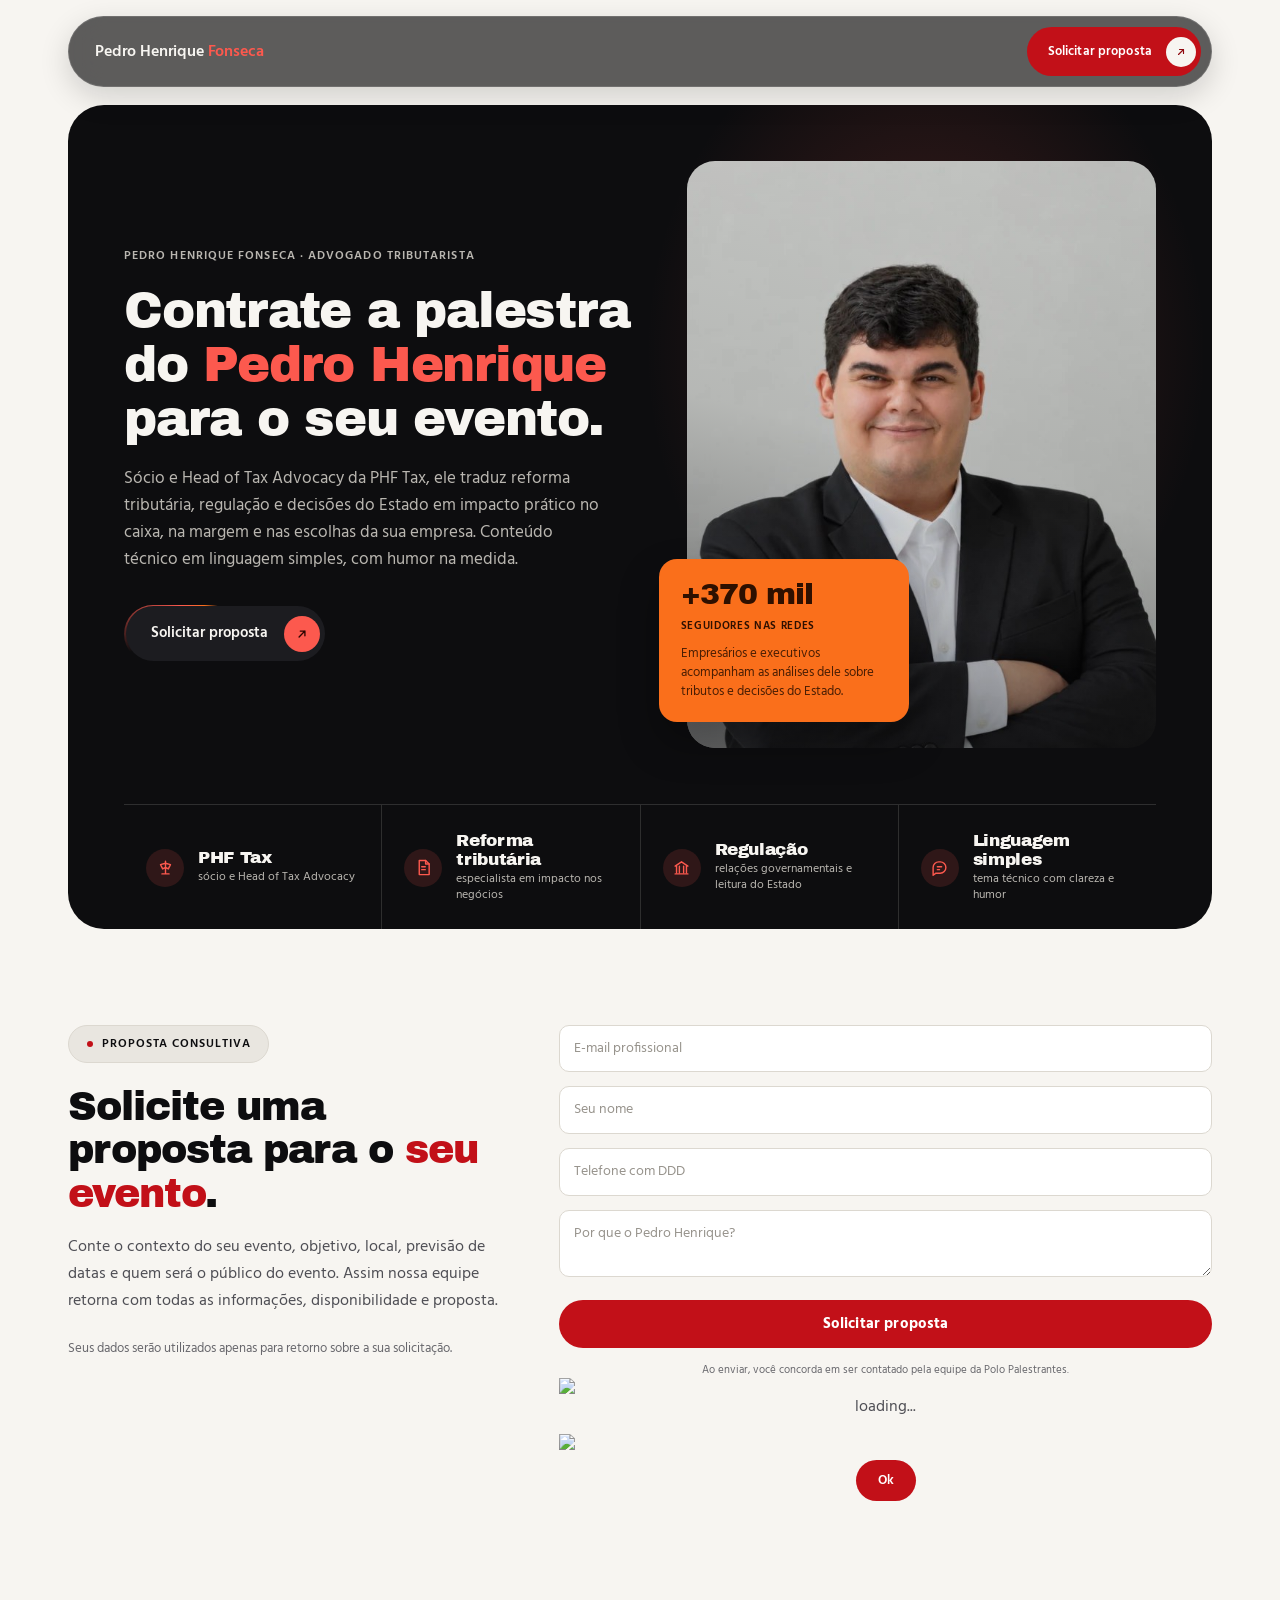
==== index.html @ 53aab838 "LP reduzida do Pedro Henrique Fonseca" ====
<!DOCTYPE html>
<html lang="pt-BR">
<head>
<meta charset="UTF-8">
<meta name="viewport" content="width=device-width, initial-scale=1.0">
<title>Pedro Henrique Fonseca · Palestra sobre reforma tributária e impacto nos negócios</title>
<meta name="description" content="Solicite uma proposta de palestra com Pedro Henrique Fonseca. Advogado tributarista, sócio e Head of Tax Advocacy da PHF Tax: reforma tributária, regulação e decisões do Estado traduzidas em impacto prático para empresas.">
<meta name="theme-color" content="#0D0D0F">
<link rel="preconnect" href="https://fonts.googleapis.com">
<link rel="preconnect" href="https://fonts.gstatic.com" crossorigin>
<link href="https://fonts.googleapis.com/css2?family=Archivo+Black&family=Hind:wght@400;500;600;700&display=swap" rel="stylesheet">

<!-- ==== leadlovers: CSS do design do formulário (colar dentro do <head>) ==== -->
<link href="//fonts.googleapis.com/css?family=Roboto:400,300,500,700,900" rel="stylesheet" type="text/css" />
<link rel="stylesheet" href="//paginas.rocks/Content/capture/forms/form001.css" />
<!-- ==== fim leadlovers CSS ==== -->

<link rel="stylesheet" href="css/styles.css?v=1">
</head>
<body>

<div class="topbar">
  <div class="topbar-inner">
    <div class="logo">
      <span class="wordmark">Pedro Henrique <span>Fonseca</span></span>
    </div>
    <button class="btn btn-accent btn-sm" onclick="document.getElementById('form').scrollIntoView({behavior:'smooth'})">
      <span class="label"><span class="label-full">Solicitar proposta</span><span class="label-short">Proposta</span></span>
      <span class="icon-circle"><svg viewBox="0 0 24 24" fill="none" stroke-width="2.3" stroke-linecap="round" stroke-linejoin="round"><path d="M7 17L17 7M9 7h8v8"/></svg></span>
    </button>
  </div>
</div>

<!-- HERO -->
<section class="hero-section">
  <div class="wrap">
    <div class="hero-card">
      <div class="hero-grid">
        <div>
          <p class="hero-kicker">Pedro Henrique Fonseca · Advogado tributarista</p>
          <h1>Contrate a palestra do <em>Pedro Henrique</em> para o seu evento.</h1>
          <p class="sub">Sócio e Head of Tax Advocacy da PHF Tax, ele traduz reforma tributária, regulação e decisões do Estado em impacto prático no caixa, na margem e nas escolhas da sua empresa. Conteúdo técnico em linguagem simples, com humor na medida.</p>
          <div class="hero-ctas">
            <span class="beam">
              <button class="btn beam-inner" onclick="document.getElementById('form').scrollIntoView({behavior:'smooth'})">
                <span class="label">Solicitar proposta</span>
                <span class="icon-circle"><svg viewBox="0 0 24 24" fill="none" stroke-width="2.3" stroke-linecap="round" stroke-linejoin="round"><path d="M7 17L17 7M9 7h8v8"/></svg></span>
              </button>
            </span>
          </div>
        </div>
        <div class="hero-photo-col">
          <div class="hero-photo-frame">
            <img src="img/photos/hero.jpg" alt="Pedro Henrique Fonseca, advogado tributarista e palestrante">
            <div class="duo"></div>
          </div>
          <div class="hero-trust-card">
            <span class="num">+370 mil</span>
            <span class="cap">seguidores nas redes</span>
            <p>Empresários e executivos acompanham as análises dele sobre tributos e decisões do Estado.</p>
          </div>
        </div>
      </div>
      <div class="hero-stats">
        <div class="hero-stat">
          <span class="icon"><svg viewBox="0 0 24 24" fill="none" stroke-width="2" stroke-linecap="round" stroke-linejoin="round"><path d="M12 3v18M7 21h10M12 6l-7 2 3 6 4-2 4 2 3-6-7-2z"/></svg></span>
          <div><b>PHF Tax</b><span>sócio e Head of Tax Advocacy</span></div>
        </div>
        <div class="hero-stat">
          <span class="icon"><svg viewBox="0 0 24 24" fill="none" stroke-width="2" stroke-linecap="round" stroke-linejoin="round"><path d="M6 2h9l5 5v15H6z"/><path d="M15 2v5h5M9.5 11h5M9.5 15h5"/></svg></span>
          <div><b>Reforma tributária</b><span>especialista em impacto nos negócios</span></div>
        </div>
        <div class="hero-stat">
          <span class="icon"><svg viewBox="0 0 24 24" fill="none" stroke-width="2" stroke-linecap="round" stroke-linejoin="round"><path d="M3 10l9-6 9 6M5 10v9M19 10v9M9 10v9M15 10v9M3 21h18"/></svg></span>
          <div><b>Regulação</b><span>relações governamentais e leitura do Estado</span></div>
        </div>
        <div class="hero-stat">
          <span class="icon"><svg viewBox="0 0 24 24" fill="none" stroke-width="2" stroke-linecap="round" stroke-linejoin="round"><path d="M21 12a8 8 0 0 1-8 8H7l-4 3V12a8 8 0 0 1 8-8h2a8 8 0 0 1 8 8z"/><path d="M9 11h6M9 15h3"/></svg></span>
          <div><b>Linguagem simples</b><span>tema técnico com clareza e humor</span></div>
        </div>
      </div>
    </div>
  </div>
</section>

<!-- FORM (Proposta Consultiva) -->
<section class="form-section reveal" id="form">
  <div class="wrap">
    <div>
      <span class="badge badge-light"><span class="dot"></span>PROPOSTA CONSULTIVA</span>
      <h2 class="title">Solicite uma proposta para o <span class="accent">seu evento</span>.</h2>
      <p class="lede">Conte o contexto do seu evento, objetivo, local, previsão de datas e quem será o público do evento. Assim nossa equipe retorna com todas as informações, disponibilidade e proposta.</p>
      <p class="hero-fine" style="margin-top:24px; color:var(--text-soft);">Seus dados serão utilizados apenas para retorno sobre a sua solicitação.</p>
    </div>
    <div class="form-card">
      <!-- ==== leadlovers: código do formulário (conectado ao CRM) ====
           Formulário "Captura - Pedro Henrique Fonseca", projeto LPS Exclusivos:
           mid=681453, fid=77848 (value do campo fid e o f= da imagem do final).
           Os ids dos campos (89892 e-mail, 89894 nome, 89893 telefone, 89891 texto)
           são os campos personalizados da conta da Polo: os mesmos nas LPs da
           Olívia, do Murilo e do Rodrigo Faro.
           Os <label> do snippet viram placeholder + aria-label, como está aqui. -->
      <form id="llCaptureForm" class="llform001" action="//paginas.rocks/capture" method="post">
         <input type="hidden" id="mid" name="mid" value="681453" />
         <input type="hidden" id="fid" name="fid" value="77848" />
         <input type="hidden" id="formType" name="formType" value="dynamic" />
         <div>
             <input type="email" id="llfield89892" name="llfield89892" placeholder="E-mail profissional" aria-label="E-mail profissional" data-required="true" />
             <div class="field-error" id="llerror89892"></div>
         </div>
         <div>
             <input type="text" id="llfield89894" name="llfield89894" placeholder="Seu nome" aria-label="Seu nome" data-required="true" />
             <div class="field-error" id="llerror89894"></div>
         </div>
         <div>
             <input type="hidden" id="usePhoneMask" />
             <input type="tel" id="llfield89893" name="llfield89893" placeholder="Telefone com DDD" aria-label="Telefone com DDD" data-required="true" />
             <div class="field-error" id="llerror89893"></div>
         </div>
         <div>
             <textarea id="llfield89891" name="llfield89891" placeholder="Por que o Pedro Henrique?" aria-label="Por que o Pedro Henrique?" data-required="true"></textarea>
             <div class="field-error" id="llerror89891"></div>
         </div>
         <div class="button-bar">
             <button type="submit">Solicitar proposta</button>
         </div>
         <p class="form-consent">Ao enviar, você concorda em ser contatado pela equipe da Polo Palestrantes.</p>
         <div class="loading-box">
             <img src="//paginas.rocks/content/images/spinner.gif" />
             <div>loading...</div>
         </div>
         <div class="error-box">
             <img src="//paginas.rocks/content/images/error-icon.png" />
             <div></div>
             <button type="button" class="btn" id="btn-error">Ok</button>
         </div>
         <img src="https://llimages.com/redirect/redirect.aspx?A=V&f=77848&m=681453" style="display: none;" />
      </form>
      <!-- ==== fim leadlovers formulário ==== -->
    </div>
  </div>
</section>

<script>
  // reveal on scroll
  const observer = new IntersectionObserver((entries) => {
    entries.forEach(e => { if (e.isIntersecting) { e.target.classList.add('is-visible'); } });
  }, { threshold: 0.1 });
  document.querySelectorAll('.reveal').forEach(el => observer.observe(el));
</script>

<!-- ==== leadlovers: JS de captura (inserir antes do fechamento do </body>) ==== -->
<script type="text/javascript" src="//paginas.rocks/scripts/capture/capture.js"></script>
<!-- ==== fim leadlovers JS ==== -->

</body>
</html>
---- css/styles.css ----
/* ==========================================================
   LP Pedro Henrique Fonseca — padrão Polo de LP reduzida,
   com a paleta e as fontes da marca dele (phftax.com.br):
   papel #F7F5F1, preto #0D0D0F, vermelho #E41A20, laranja #FA6F1B,
   Archivo Black (títulos) + Hind (texto).
   ========================================================== */

:root{
    --paper:#F7F5F1;          /* off-white quente da marca (fundo claro) */
    --paper-alt:#E9E6E0;      /* cinza quente mais fechado */
    --dark:#0D0D0F;           /* preto da marca (card do hero) */
    --dark-2:#17171A;
    --text-dark:#0D0D0F;
    --text-soft:#4F4F55;
    --text-on-dark:#B9B6B0;
    --cream-on-dark:#F7F5F1;
    --accent:#C21018;         /* vermelho escurecido: contraste em fundo claro */
    --accent-deep:#8F0A10;
    --accent-bright:#FC594E;  /* vermelho claro da marca: usado sobre fundo escuro */
    --amber:#FA6F1B;          /* laranja secundário da marca, no card de destaque */
    --line:#DCD8D0;
    --line-dark:rgba(247,245,241,0.14);
    --radius-lg:28px;
    --radius-md:18px;
    --radius-sm:12px;
    --maxw:1200px;
  }
  *{box-sizing:border-box;}
  html{scroll-behavior:smooth;}
  body{ margin:0; background:var(--paper); color:var(--text-dark); font-family:'Hind',sans-serif; -webkit-font-smoothing:antialiased; overflow-x:hidden; }
  h1,h2,h3{ font-family:'Archivo Black',sans-serif; font-weight:400; letter-spacing:-0.025em; margin:0; color:var(--text-dark); }
  .accent{ color:var(--accent); }
  p{ margin:0; }
  a{ color:inherit; text-decoration:none; }
  img,svg{ display:block; max-width:100%; }
  button{ font-family:inherit; cursor:pointer; }
  .wrap{ max-width:var(--maxw); margin:0 auto; padding:0 28px; position:relative; }
  @media (prefers-reduced-motion: reduce){ *{ animation-duration:.001ms !important; transition-duration:.001ms !important; } }

  .reveal{ opacity:0; transform:translateY(18px); transition:opacity .65s ease, transform .65s ease; }
  .reveal.is-visible{ opacity:1; transform:translateY(0); }

  section{ padding:96px 0; position:relative; }

  /* badges */
  .badge{ display:inline-flex; align-items:center; gap:9px; padding:9px 18px; border-radius:999px; font-size:11.5px; font-weight:600; letter-spacing:.08em; text-transform:uppercase; margin-bottom:22px; }
  .badge .dot{ width:6px; height:6px; border-radius:50%; background:var(--accent-bright); flex-shrink:0; }
  .badge-light{ background:var(--paper-alt); border:1px solid var(--line); color:var(--text-dark); }
  .badge-light .dot{ background:var(--accent); }
  .badge-dark{ background:rgba(247,245,241,0.07); border:1px solid var(--line-dark); color:var(--cream-on-dark); }

  h2.title{ font-size:clamp(26px,3.1vw,40px); line-height:1.1; max-width:680px; }
  p.lede{ font-size:16px; line-height:1.7; color:var(--text-soft); max-width:480px; margin-top:18px; }

  /* buttons: pill + icon circle */
  .btn{ display:inline-flex; align-items:center; gap:10px; border:none; border-radius:999px; padding:5px; transition:transform .18s ease, background .18s ease; }
  .btn .label{ padding:11px 6px 11px 20px; font-weight:600; font-size:14.5px; white-space:nowrap; }
  .btn .icon-circle{ width:36px; height:36px; border-radius:50%; display:flex; align-items:center; justify-content:center; flex-shrink:0; transition:transform .25s ease; }
  .btn .icon-circle svg{ width:14px; height:14px; }
  .btn:hover{ transform:translateY(-1px); }
  .btn:hover .icon-circle{ transform:rotate(45deg); }
  .btn-accent{ background:var(--accent); }
  .btn-accent .label{ color:#fff; }
  .btn-accent .icon-circle{ background:var(--paper); }
  .btn-accent .icon-circle svg{ stroke:var(--accent-deep); }
  .btn-accent:hover{ background:var(--accent-deep); }
  .btn-sm .label{ padding:9px 4px 9px 16px; font-size:13px; }
  .btn-sm .icon-circle{ width:30px; height:30px; }
  .btn-sm .icon-circle svg{ width:12px; height:12px; }

  /* BEAM: borda em conic-gradient girando (CTA primário do hero) */
  .beam{ display:inline-flex; position:relative; padding:1.5px; overflow:hidden; border-radius:999px; }
  .beam::before{ content:''; position:absolute; inset:-50%; background:conic-gradient(from 0deg, transparent 0 72%, var(--accent-bright) 84%, var(--amber) 90%, transparent 96%); animation:spin 3s linear infinite; }
  .beam-inner{ position:relative; border-radius:999px; background:#1C1C20; }
  @keyframes spin{ to{ transform:rotate(1turn); } }
  .btn.beam-inner{ border-radius:999px; }
  .btn.beam-inner:hover{ transform:none; }
  .btn.beam-inner .label{ color:var(--cream-on-dark); }
  .btn.beam-inner .icon-circle{ background:var(--accent-bright); }
  .btn.beam-inner .icon-circle svg{ stroke:#2E0500; }

  /* topbar: glass */
  .topbar{ position:sticky; top:16px; z-index:60; margin:16px auto 0; max-width:var(--maxw); padding:0 28px; }
  .topbar-inner{ display:flex; align-items:center; justify-content:space-between; background:rgba(13,13,15,0.66); backdrop-filter:blur(16px) saturate(1.5); -webkit-backdrop-filter:blur(16px) saturate(1.5); border:1px solid rgba(247,245,241,0.13); border-radius:999px; padding:10px 10px 10px 26px; box-shadow:0 10px 30px rgba(13,13,15,0.16); }
  .logo .wordmark{ font-family:'Hind',sans-serif; font-weight:600; font-size:16px; letter-spacing:-0.01em; color:var(--cream-on-dark); }
  .logo .wordmark span{ color:var(--accent-bright); }
  .topbar-inner .btn .label{ letter-spacing:.01em; }
  .topbar-inner .label-short{ display:none; }

  /* HERO dark card */
  .hero-section{ padding-top:18px; padding-bottom:0; }
  .hero-card{ background:var(--dark); border-radius:36px; padding:56px 56px 0; overflow:hidden; position:relative; }
  .hero-card::before{ content:''; position:absolute; right:-10%; top:-30%; width:70%; height:120%; background:radial-gradient(closest-side, rgba(252,89,78,0.22), transparent 70%); pointer-events:none; }
  .hero-grid{ display:grid; grid-template-columns:1.05fr .95fr; gap:44px; align-items:center; padding-bottom:56px; position:relative; }
  .hero-card h1{ font-size:clamp(32px,3.9vw,50px); line-height:1.08; max-width:620px; color:var(--cream-on-dark); }
  .hero-card h1 em{ font-style:normal; color:var(--accent-bright); }
  .hero-kicker{ font-size:12px; font-weight:600; letter-spacing:.09em; text-transform:uppercase; color:var(--text-on-dark); margin-bottom:18px; }
  .hero-card p.sub{ font-size:16.5px; line-height:1.65; color:var(--text-on-dark); max-width:480px; margin-top:20px; }
  .hero-ctas{ display:flex; align-items:center; gap:16px; margin-top:30px; flex-wrap:wrap; }
  .hero-fine{ font-size:13px; color:var(--text-on-dark); margin-top:22px; max-width:420px; line-height:1.6; opacity:.85; }
  .hero-photo-col{ position:relative; }
  .hero-photo-frame{ position:relative; border-radius:var(--radius-lg); overflow:hidden; aspect-ratio:4/5; }
  .hero-photo-frame img{ width:100%; height:100%; object-fit:cover; object-position:center 18%; transition:transform .6s ease; }
  .hero-photo-frame:hover img{ transform:scale(1.04); }
  .hero-photo-frame .duo{ position:absolute; inset:0; background:linear-gradient(195deg, rgba(13,13,15,0) 0%, rgba(13,13,15,0.1) 50%, rgba(13,13,15,0.55) 100%); }
  .hero-trust-card{ position:absolute; left:-28px; bottom:26px; width:250px; background:var(--amber); border-radius:var(--radius-md); padding:20px 22px; box-shadow:0 20px 40px rgba(0,0,0,0.3); }
  .hero-trust-card .num{ font-family:'Archivo Black',sans-serif; font-size:30px; color:#2E1000; line-height:1; letter-spacing:-0.03em; display:block; }
  .hero-trust-card .cap{ font-size:11px; color:#2E1000; text-transform:uppercase; letter-spacing:.06em; margin-top:8px; font-weight:600; display:block; }
  .hero-trust-card p{ font-size:12.5px; color:#4A1E04; line-height:1.5; margin-top:10px; }
  .hero-stats{ display:flex; border-top:1px solid var(--line-dark); position:relative; }
  .hero-stat{ flex:1; display:flex; align-items:center; gap:14px; padding:26px 22px; border-right:1px solid var(--line-dark); }
  .hero-stat:last-child{ border-right:none; }
  .hero-stat .icon{ width:38px; height:38px; border-radius:50%; background:rgba(252,89,78,0.14); display:flex; align-items:center; justify-content:center; flex-shrink:0; }
  .hero-stat .icon svg{ width:17px; height:17px; stroke:var(--accent-bright); }
  .hero-stat b{ font-family:'Archivo Black',sans-serif; font-weight:400; font-size:17px; letter-spacing:-0.02em; color:var(--cream-on-dark); display:block; }
  .hero-stat span{ font-size:11.5px; color:var(--text-on-dark); line-height:1.4; display:block; margin-top:2px; }

  /* FORM */
  .form-section .wrap{ display:grid; grid-template-columns:.8fr 1.2fr; gap:56px; align-items:flex-start; }
  .form-card{ background:transparent; border:none; padding:0; }

  @media (max-width: 960px){
    .btn .label{ white-space:normal; }
    .hero-grid, .form-section .wrap{ grid-template-columns:1fr; }
    .hero-card{ padding:36px 36px 0; border-radius:24px; }
    section{ padding:64px 0; }
    .hero-trust-card{ position:static; width:auto; margin-top:16px; }
    .hero-stats{ flex-wrap:wrap; }
    .hero-stat{ flex:1 1 50%; border-bottom:1px solid var(--line-dark); }
    .topbar{ top:10px; margin:10px auto 0; padding:0 14px; }
    .topbar-inner{ padding:8px 8px 8px 18px; }
    .logo .wordmark{ font-size:13.5px; white-space:nowrap; }
    .topbar-inner .label-full{ display:none; }
    .topbar-inner .label-short{ display:inline; }
    .topbar-inner .btn .label{ padding:8px 4px 8px 12px; font-size:12px; }
    .topbar-inner .btn .icon-circle{ width:26px; height:26px; }
    .topbar-inner .btn .icon-circle svg{ width:11px; height:11px; }
  }

  /* ==========================================================
     leadlovers form001 — override de marca.
     O form001.css carrega antes deste arquivo e estiliza por id,
     entao o reset precisa da mesma especificidade.
     Estrutura/ids/classes do form permanecem intactos.
     ========================================================== */
  .form-card #llCaptureForm.llform001{
    display:block; margin:0 !important; padding:0 !important;
    background:none !important; border:none !important;
    width:100% !important; max-width:none !important; box-shadow:none !important;
  }
  .form-card #llCaptureForm.llform001 > div{ margin:0 0 14px !important; padding:0 !important; }
  .form-card #llCaptureForm.llform001 input[type="text"],
  .form-card #llCaptureForm.llform001 input[type="email"],
  .form-card #llCaptureForm.llform001 input[type="tel"],
  .form-card #llCaptureForm.llform001 input[type="number"],
  .form-card #llCaptureForm.llform001 select,
  .form-card #llCaptureForm.llform001 textarea{
    width:100% !important; background:#fff !important; border:1px solid var(--line) !important; border-radius:10px !important;
    padding:13px 14px !important; color:var(--text-dark) !important; font-family:'Hind',sans-serif !important; font-size:14px !important;
    transition:border-color .2s ease, box-shadow .2s ease; box-shadow:none !important; margin:0 !important; height:auto !important; line-height:1.4 !important;
  }
  .form-card #llCaptureForm.llform001 textarea{ resize:vertical; min-height:66px !important; }
  .form-card #llCaptureForm.llform001 input:focus,
  .form-card #llCaptureForm.llform001 select:focus,
  .form-card #llCaptureForm.llform001 textarea:focus{
    outline:none; border-color:var(--accent) !important; box-shadow:0 0 0 3px rgba(252,89,78,0.26) !important;
  }
  .form-card form.llform001 input::placeholder,
  .form-card form.llform001 textarea::placeholder{ color:#97938c; opacity:1; }
  .form-card form.llform001 .field-error{ color:#b3261e; font-size:12px; font-family:'Hind',sans-serif; margin-top:5px; }
  .form-card #llCaptureForm.llform001 .button-bar{ margin-top:4px; }
  .form-card #llCaptureForm.llform001 .button-bar button[type="submit"]{
    width:100% !important; background:var(--accent) !important; color:#fff !important; border:none !important; padding:15px !important; border-radius:999px !important;
    font-family:'Hind',sans-serif !important; font-weight:700 !important; font-size:15px !important; letter-spacing:.01em;
    cursor:pointer; transition:background .2s ease; text-transform:none !important; box-shadow:none !important; height:auto !important; line-height:1.2;
  }
  .form-card #llCaptureForm.llform001 .button-bar button[type="submit"]:hover{ background:var(--accent-deep) !important; }
  .form-card form.llform001 .loading-box,
  .form-card form.llform001 .error-box{ font-family:'Hind',sans-serif; color:var(--text-soft); text-align:center; margin-top:14px; }
  .form-card form.llform001 .error-box .btn{
    background:var(--accent); color:#fff; border:none; border-radius:999px; padding:10px 22px;
    font-family:'Hind',sans-serif; font-weight:600; margin-top:10px; cursor:pointer;
  }
  .form-card #llCaptureForm.llform001 .form-consent{
    font-family:'Hind',sans-serif; font-size:11px; line-height:1.5; color:var(--text-soft);
    margin:12px 2px 0; text-align:center; opacity:.85;
  }

  /* ==========================================================
     PÁGINA DE OBRIGADO (/obrigado)
     ========================================================== */
  .btn-outline-dark{ background:transparent; border:1.5px solid var(--line-dark); padding:4px; }
  .btn-outline-dark .label{ color:var(--cream-on-dark); }
  .btn-outline-dark .icon-circle{ background:rgba(247,245,241,0.08); border:1px solid var(--line-dark); }
  .btn-outline-dark .icon-circle svg{ stroke:var(--cream-on-dark); }
  body.thanks-page{ min-height:100vh; display:flex; flex-direction:column; }
  body.thanks-page .thanks-main{ flex:1 0 auto; }
  .thanks-card .hero-grid{ padding-top:16px; padding-bottom:64px; }
  .thanks-card .hero-photo-frame{ aspect-ratio:4/5; }
  .wa-btn .icon-circle{ background:#25D366 !important; }
  .wa-btn .icon-circle svg{ fill:#fff; stroke:none; }
  .wa-btn:hover .icon-circle{ transform:none; }
  .voltar-btn:hover .label{ color:var(--accent-bright); }
  .voltar-btn:hover .icon-circle{ border-color:var(--accent-bright); }
  .voltar-btn:hover .icon-circle svg{ stroke:var(--accent-bright); }
  .thanks-footer{ flex-shrink:0; background:var(--dark); padding:30px 0; margin-top:20px; }
  .thanks-footer .wrap{ display:flex; flex-direction:column; align-items:center; gap:16px; text-align:center; }
  .thanks-footer img{ height:30px; width:auto; opacity:.92; }
  .thanks-footer .copy{ font-size:12.5px; color:var(--text-on-dark); opacity:.75; }
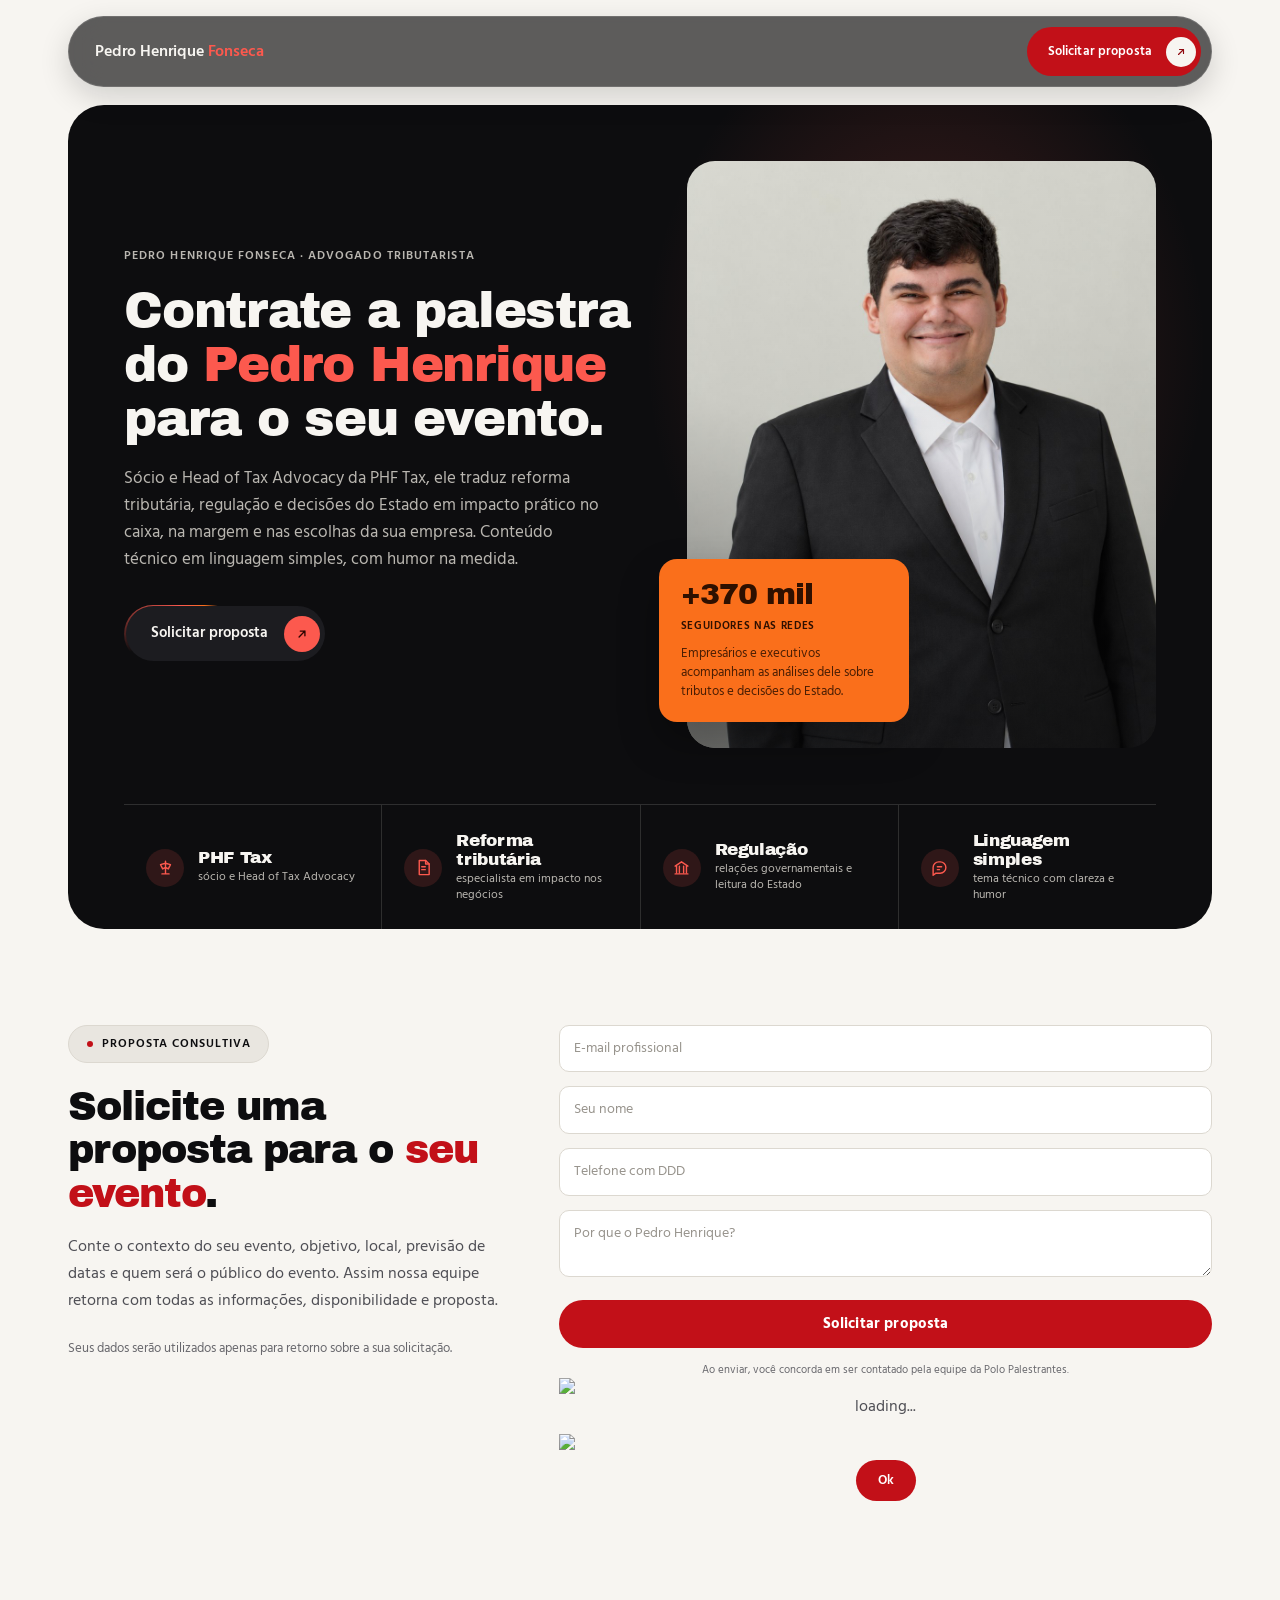
==== commit 96994dab: "Hero: foto com a cabeça mais alta (menos espaço em cima) Co-Authored-By: Claude Sonnet 5.5 <noreply@" ====
--- a/index.html
+++ b/index.html
@@ -51,7 +51,7 @@
         </div>
         <div class="hero-photo-col">
           <div class="hero-photo-frame">
-            <img src="img/photos/hero.jpg" alt="Pedro Henrique Fonseca, advogado tributarista e palestrante">
+            <img src="img/photos/hero.jpg?v=2" alt="Pedro Henrique Fonseca, advogado tributarista e palestrante">
             <div class="duo"></div>
           </div>
           <div class="hero-trust-card">
